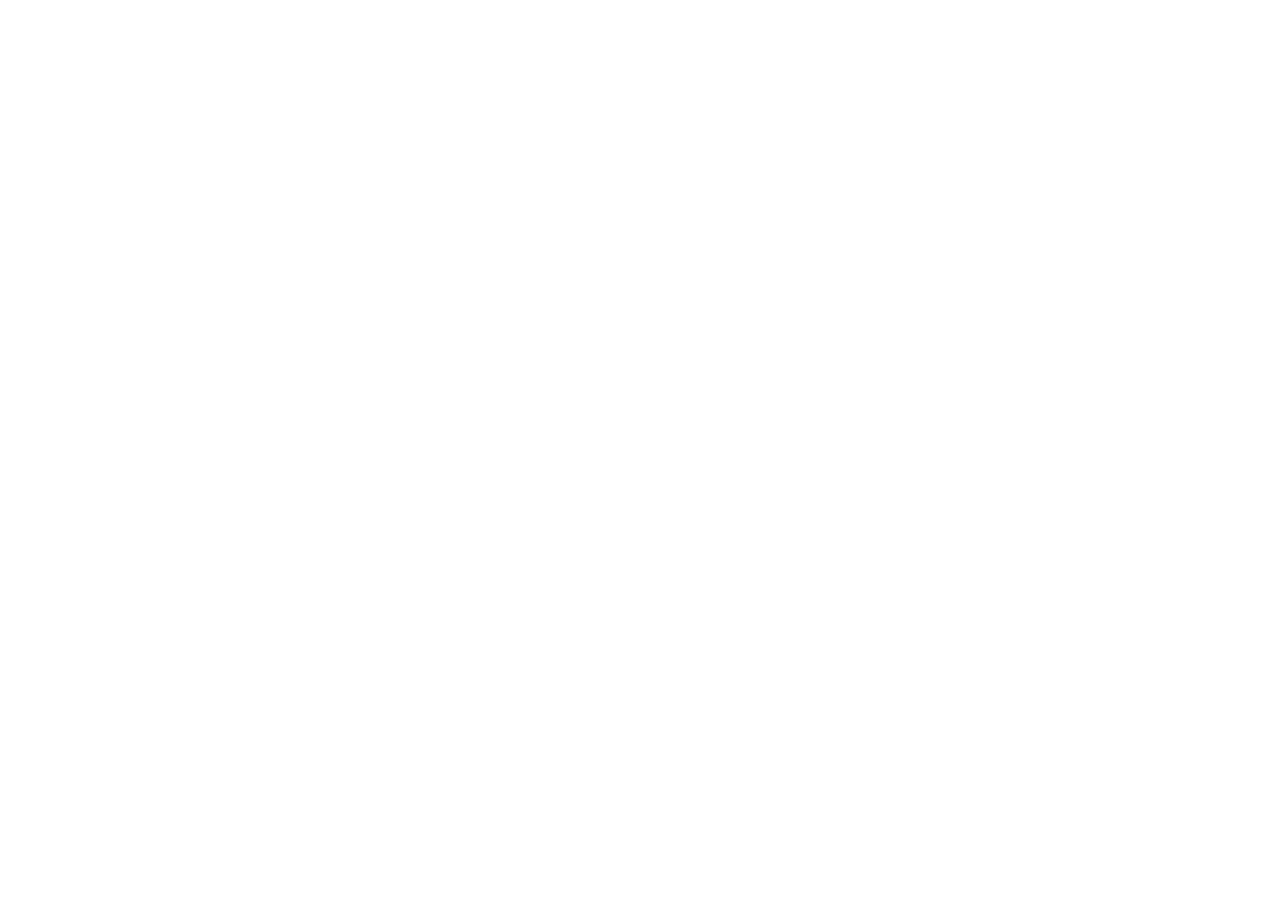
==== index.html @ 24115bc5 "add Navbar component" ====
<!DOCTYPE html>
<html lang="en">
  <head>
    <meta charset="UTF-8" />
    <meta http-equiv="X-UA-Compatible" content="IE=edge" />
    <meta name="viewport" content="width=device-width, initial-scale=1.0" />
    <title>Document</title>
    <link rel="preconnect" href="https://fonts.googleapis.com" />
    <link rel="preconnect" href="https://fonts.gstatic.com" crossorigin />
    <link
      href="https://fonts.googleapis.com/css2?family=Inter:wght@400;600;700&display=swap"
      rel="stylesheet"
    />
    <link rel="stylesheet" href="./css/normalize.css" />
    <link rel="stylesheet" href="./css/style.css" />
  </head>
  <body>
 
   
    <script src="./JS/main.js"></script>
  </body>
</html>
---- css/style.css ----
:root {
  --color-primary: #2584ff;
  --color-secondary: #00d9ff;
  --color-accent: #ff3400;
  --color-heading: #1b0760;
  --color-body: #918ca4;
  --color-border: #ccc;
  --color-body-darker:#5c5577
  --border-raduis: 30px;
}
*,
*::after,
*::before {
  box-sizing: border-box;
}
/*Topography*/
html {
  font-size: 62.5%;
}
body {
  font-family: Inter, Arial, Helvetica, sans-serif;
  color: var(--color-body);
  font-size: 2.4rem;
  line-height: 1.5;
}
h1,
h2,
h3 {
  color: var(--color-heading);
  margin-bottom: 1rem;
}
h1 {
  font-size: 7rem; /*because 1 rem egale to 10 px  parce que in html on a fait le " font-size: 62.5%;" */
}
h2 {
  font-size: 4rem;
}
h3 {
  font-size: 3rem;
}
p {
  margin-top: 0;
}
@media screen and (min-width: 1024px) {
  body {
    font-size: 1.8rem;
  }
  h1 {
    font-size: 8rem;
  }
  h2 {
    font-size: 4rem;
  }
  h3 {
    font-size: 2.4rem;
  }
}
/*Link*/
a {
  text-decoration: none;
}
.link-arrow {
  color: var(--color-accent);
  text-transform: uppercase;
  font-size: 2rem;
  font-weight: bold;
}
.link-arrow::after {
  content: "-->";
  margin-left: 5px;
  transition: margin 0.15s;
}
.link-arrow:hover::after {
  margin-left: 10px;
}
@media screen and (min-width: 1024px) {
  .link-arrow {
    font-size: 1.5rem;
  }
}
/*badges*/
.badge {
  border-radius: 20px;
  font-size: 2rem;
  font-weight: 600;
  padding: 0.5rem 2rem;
  white-space: nowrap;
}
.badge--primary {
  color: #fff;
  background-color: var(--color-primary);
}
.badge--secondary {
  background-color: var(--color-secondary);
  color: #fff;
}
.badge--small {
  font-size: 1.6rem;
  padding: 0.5rem 1.5rem;
}
@media screen and (min-width: 1024px) {
  .badge {
    font-size: 1.5rem;
  }
  .badge--small {
    font-size: 1.2rem;
  }
}
/*Lists*/
.list {
  list-style: none;
  padding-left: 0;
  color: var(--color-heading);
}
.list--inline .list__item {
  display: inline-block;
  margin-right: 2rem;
}
.list--tick {
  list-style-image: url(../icons/tick.svg);
  padding-left: 3rem;
}
.list--tick .list__item {
  padding-left: 0.5rem;
  margin-bottom: 1rem;
}
@media screen and (min-width: 1024px) {
  .list--tick .list__item {
    padding-left: 0;
  }
}
/*icons*/
.icon {
  width: 40px;
  height: 40px;
}
.icon--small{
  width: 30;
  height: 30px;
}
.icon--primary {
  
  fill: var(--color-primary) ;
}
.icon--white{
  fill:#fff
}
.icon-container {
  background-color: #f3f9fa;
  width: 64px;
  height: 64px;
  border-radius: 100%;
  display: inline-flex;
  justify-content: center;
  align-items: center;
}
.icon-container--accent{
  background: var(--color-accent);
}
/*Buttons*/
.btn {
  border-radius: 40px;
  border: 0;
  cursor: pointer;
  font-size: 1.8rem;
  font-weight: 600;
  padding: 2rem 3rem;
  margin: 1rem 0;
  text-align: center;
  text-transform: uppercase;
  white-space: nowrap;
}
.btn--primary {
  background: var(--color-primary);
  color: #fff;
}
.btn--primary:hover {
  background: #3a8ffd;
}
.btn--secondray {
  background: var(--color-secondary);
  color: #fff;
}
.btn--secondray:hover {
  background: #00c8eb;
}
.btn--accent {
  background: var(--color-accent);
  color: #fff;
}
.btn--accent:hover {
  background: #ec3000;
}

.btn--outline {
  background: #fff;
  color: var(--color-heading);
  border: 2px solid var(--color-heading);
}
.btn--outline:hover {
  background: var(--color-heading);
  color: #fff;
} 
.btn--stretched{
  padding-left: 6rem;
  padding-right: 6rem;
}
.btn--block{
  width: 100%;
  display: inline-block;
}
@media screen and (min-width: 1024px) {
  .btn {
    font-size: 1.5rem;
  }
}
/*inputs*/
.input {
  border-radius: var(--border-raduis);
  border: 1px solid var(--color-border);
  color: var(--color-heading);
  font-size: 2rem;
  outline: 0;
  padding: 1.5rem 3.5rem;
}
.input-group {
  border: 1px solid var(--color-border);
  border-radius: var(--border-raduis);
  display: flex;
}
.input-group .input {
  border: 0;
  flex-grow: 1;
  padding: 1.5rem 1rem;
}
.input-group .btn {
  margin: 4px;
}
::placeholder {
  color: #cdcbd7;
}
@media screen and (min-width: 1024px) {
  .input {
    font-size: 1.5rem;
  }
}
/*Cards*/
.card {
  border-radius: 7px;
  box-shadow: 0 0 20px 10px #f3f3f3;
  overflow: hidden;
}
.card__header,
.card__body {
  padding: 2rem 3rem;
}
.card--primary .card__header {
  background-color: var(--color-primary);
  color: #fff;
}
.card--secondary .card__header {
  background-color: var(--color-secondary);
  color: #fff;
}
.card--secondary .badge--secondary {
  background: #02cdf1;
}
/*Plans*/
.plan__name {
  color: #fff;
  font-size: 2.4rem;
  font-weight: 500;
  margin: 0;
}
.plan__price {
  font-size: 6rem;
}
.plan__billing-cycle {
  font-size: 2.4rem;
  font-weight: 300;
  opacity: 0.8;
  margin-right: 1rem;
}
.plan__description {
  font-size: 2rem;
  font-weight: 300;
  letter-spacing: 1px;
  display: block;
}
.plan .list__item{
  margin-bottom: 2rem;
}
@media screen and (min-width:1024px) {
  .plan__name{font-size: 1.4rem;}
  .plan__price{font-size: 5rem;}
  .plan__billing-cycle{font-size: 1.6rem;}
  .plan__description{font-size: 1.7rem;}
}
/*Media*/
.media{
  display: flex ;
}
.media__title{
  margin-top: 0;
}
.media__body{
  margin: 0 2rem;
}
.media__image{
  margin-top: 1rem;
}
/*Quotes*/
.quote{
  font-size: 3rem;
  font-style: italic;
  color:var(--color-body-darker);
  line-height: 1.3;
}
.quote__text::before{
  content: open-quote;
}
.quote__text::after{
  content: close-quote;
}
.quote__author{
  font-size: 3rem;
  font-weight: 500;
  font-style: normal;
  margin-bottom: 0;
}
.quote__company{
  color: var(--color-heading);
  opacity: 0.4;
  font-size: 2rem;
  font-style: normal;
}
.quote__line{
  position: relative;
  bottom: 10px;
}
@media screen and (min-width:1024px) {
.quote{font-size: 2rem;}
.quote__author{font-size: 2.4rem;}
.quote__company{font-size: 1.6rem;}
}
/*Grids*/
.grid{
  display: grid;
}
@media screen and (min-width: 768px) {
  .grid--cols-2{
    grid-template-columns: repeat(2, 1fr);
  }
}
@media screen and (min-width: 1024px) {
  .grid--cols-3{
    grid-template-columns: repeat(3, 1fr);
  }
}
/*clients*/
.client{
  padding: 3rem;
}
.client__image{
  position: relative;
}
.client__image > img{
  width: 100%;
}
.client__image > .icon-container{
  position: absolute;
  top: 3rem;
  right: -30px;
}
@media screen and (min-width:768px) {
  .client .quote, .client .quote__author{
    font-size: 2.4rem;
  }
 .client .quote{
  margin-left: 6rem;
 } 
 .client__image > .icon-container{
  right: -32px;
 }

}

/*Callouts*/
.callout{
  padding: 4rem;
  border-radius: 5px;
}
.callout--primary{
  background: var(--color-primary);
  color: #fff;
}
.callout__heading{
  color: #fff;
  margin-top: 0;
  font-size: 3rem;
}
.callout .btn{
  justify-self: center;
  align-self: center;
}
.callout__content{
  text-align: center;
}
@media screen and (min-width:768px) {
  .callout .grid--cols-2{
    grid-template-columns: 1fr auto;
  }
  .callout__content{
    text-align: left;
  }
  .callout .btn{
    justify-self: start;
    margin: 0 2rem;
  }
  
}
/*collapsibles*/
.collapsible__header{
  display: flex;
  justify-content: space-between;
}
.collapsible__heading{
  margin-top: 0;
}
.collapsible__chevron{
  transform: rotate(-90deg);
  transition: transform 0.3s;
}
.collapsible__content{
  max-height: 0;
  overflow: hidden;
  transition:  all 0.3s;
  opacity: 0;
}
.collapsible--expanded .collapsible__chevron{
  transform: rotate(0);
}
.collapsible--expanded .collapsible__content{
  max-height: 100vh;
  opacity: 1;
}
/*Blocks*/
.block{
  --padding-vertical: 6rem;
  padding: var(--padding-vertical) 2rem;
  
}
.block__header{
  text-align: center;
}
.block__heading{
  margin-top: 0;
}
.block--dark{
  background: #000;
  color: #7b858b;
}
.block--dark .block__heading{
  color: #fff;
}
.block--skewed-right{
  clip-path: polygon(0% 0%, 100% 0%, 100% 100%,0% 80%);
  padding-bottom: calc(var(--padding-vertical) + 4rem );
}
.block--skewed-left{
  clip-path: polygon(0% 0%, 100% 0%, 100% 80%,0% 100%);
  padding-bottom: calc(var(--padding-vertical) + 4rem );
}
.container {
  max-width: 1140px;
  margin: 0 auto ;
}
/*Navbar*/
.nav{
  background: #000;
  display: flex;
  justify-content: space-between;
  flex-wrap: wrap;
  padding: 0 1rem;
  align-items: center;
}
.nav__list{
width: 100%;
margin: 0;
}
.nav__item{
  padding: 0.5rem 2rem;
  border-bottom: 1px solid #222;
}
.nav__item a{
  color: #d2d0db;
  transition: color 0.3s;
}
.nav__item a:hover{
  color: #fff;
}
.nav__toggler{
  opacity: .5;
  transition: box-shadow .15s;
  cursor: pointer;
}
.nav.collapsible--expanded .nav__toggler{
  opacity: 1;
  box-shadow: 0 0 0 3px #666;
  border-radius: 5px;
}
.nav__brand{
  transform: translateY(5px);
}
@media screen and (min-width: 768px) {
  .nav__toggler{
    display: none;
  }
  .nav__list{
    width: auto;
    display: flex;
    font-size: 1.6rem;
    max-height: 100%;
    opacity: 1;
  }
  .nav__item{
    border: 0;
  }
}
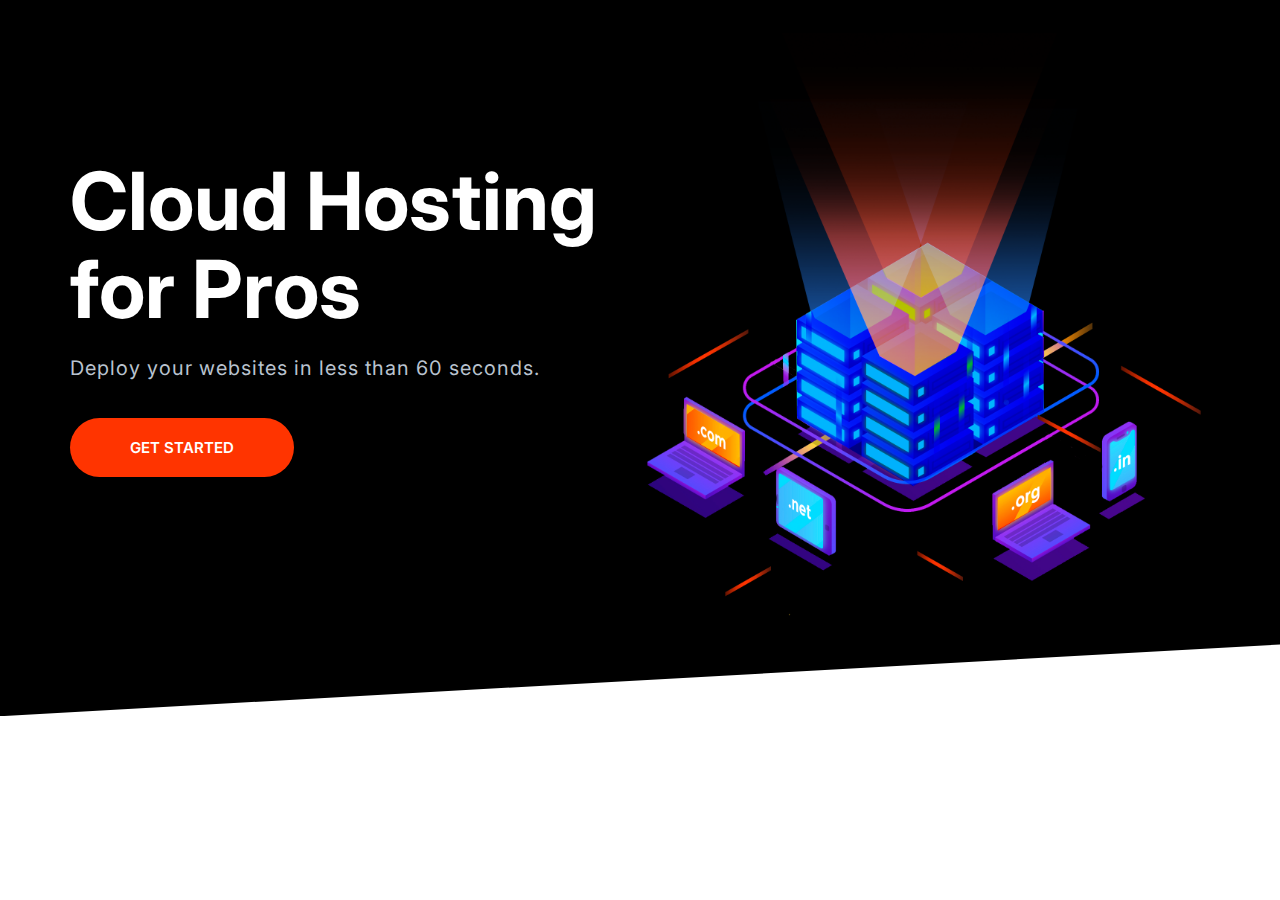
==== commit 86ed4145: "add hero component" ====
--- a/index.html
+++ b/index.html
@@ -15,9 +15,16 @@
     <link rel="stylesheet" href="./css/style.css" />
   </head>
   <body>
- 
-   
+    <section class="block block--dark block--skewed-left hero">
+      <div class="container grid grid--cols-2">
+        <header class="block__header hero__content">
+          <h1 class="block__heading" >Cloud Hosting for Pros</h1>
+          <p class="hero__tagline" >Deploy your websites in less than 60 seconds.</p>
+          <a href="#" class="btn btn--accent btn--stretched">Get Started</a>
+        </header>
+        <img class="hero__image" src="./images/banner.png" alt="">
+      </div>
+    </section>
     <script src="./JS/main.js"></script>
   </body>
 </html>
- --- a/css/style.css
+++ b/css/style.css
@@ -28,6 +28,7 @@
 h3 {
   color: var(--color-heading);
   margin-bottom: 1rem;
+  line-height: 1.1;
 }
 h1 {
   font-size: 7rem; /*because 1 rem egale to 10 px  parce que in html on a fait le " font-size: 62.5%;" */
@@ -526,4 +527,26 @@
   .nav__item{
     border: 0;
   }
+}
+/*Hero*/
+.hero{
+  clip-path: polygon(0% 0%, 100% 0%, 100% 90%,0% 100%);
+}
+.hero__tagline{
+  font-size: 2rem;
+  color: #b9c3cf;
+  letter-spacing: 1px;
+  margin: 2rem 0 5rem;
+}
+.hero__image{
+  width: 100%;
+}
+@media screen and (min-width : 768px) {
+  .hero{
+    padding-top: 0;
+  }
+  .hero__content{
+    text-align: left;
+    align-self: center;
+  }
 }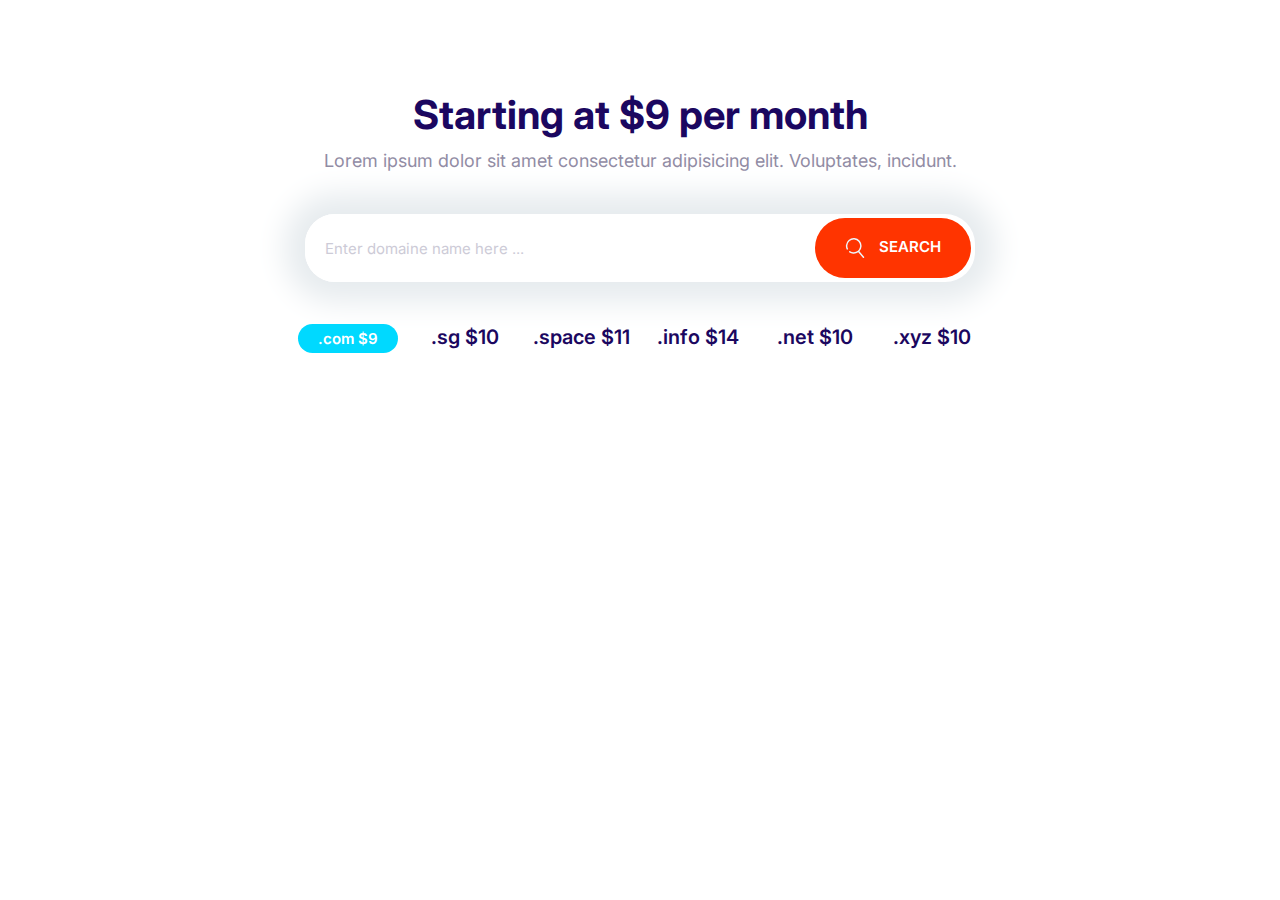
==== commit 3f750960: "add block domain" ====
--- a/index.html
+++ b/index.html
@@ -15,16 +15,32 @@
     <link rel="stylesheet" href="./css/style.css" />
   </head>
   <body>
-    <section class="block block--dark block--skewed-left hero">
-      <div class="container grid grid--cols-2">
-        <header class="block__header hero__content">
-          <h1 class="block__heading" >Cloud Hosting for Pros</h1>
-          <p class="hero__tagline" >Deploy your websites in less than 60 seconds.</p>
-          <a href="#" class="btn btn--accent btn--stretched">Get Started</a>
-        </header>
-        <img class="hero__image" src="./images/banner.png" alt="">
+    <section class="block container block-domain">
+      <header class="block__header">
+        <h2>Starting at $9 per month</h2>
+        <p>
+          Lorem ipsum dolor sit amet consectetur adipisicing elit. Voluptates,
+          incidunt.
+        </p>
+      </header>
+      <div class="input-group  ">
+        <input type="text" class="input" placeholder="Enter domaine name here ...">
+    <button class="btn btn--accent" >
+      <svg class="icon icon--white ">
+        <use xlink:href="icons/sprite.svg#search"></use>
+      </svg>
+      Search</button>
       </div>
+      <ul class="list block-domain__prices ">
+        <li><span class="badge badge--secondary">.com $9</span></li>
+        <li>.sg $10</li>
+        <li>.space $11</li>
+        <li>.info $14</li>
+        <li>.net $10</li>
+        <li>.xyz $10</li>
+      </ul>
     </section>
+
     <script src="./JS/main.js"></script>
   </body>
 </html>
--- a/css/style.css
+++ b/css/style.css
@@ -5,7 +5,7 @@
   --color-heading: #1b0760;
   --color-body: #918ca4;
   --color-border: #ccc;
-  --color-body-darker:#5c5577
+  --color-body-darker:#5c5577;
   --border-raduis: 30px;
 }
 *,
@@ -167,9 +167,16 @@
   font-weight: 600;
   padding: 2rem 3rem;
   margin: 1rem 0;
+  outline: 0;
   text-align: center;
   text-transform: uppercase;
   white-space: nowrap;
+}
+.btn .icon{
+  width: 2rem;
+  height: 2rem;
+  margin-right: 1rem;
+  vertical-align: middle;
 }
 .btn--primary {
   background: var(--color-primary);
@@ -232,7 +239,7 @@
 .input-group .input {
   border: 0;
   flex-grow: 1;
-  padding: 1.5rem 1rem;
+  padding: 1.5rem 2rem;
 }
 .input-group .btn {
   margin: 4px;
@@ -549,4 +556,27 @@
     text-align: left;
     align-self: center;
   }
+}
+
+/*Domain Block*/
+.block-domain .input-group{
+box-shadow: 0 0 30px 20px #e6ebee;
+border: 0;
+margin: 4rem auto;
+max-width: 670px;
+}
+.block-domain__prices{
+  display: grid;
+  grid-template-columns: repeat(3, 1fr);
+  grid-template-rows: repeat(2, 6rem);
+  font-size: 2rem;
+  font-weight: 600;
+  justify-items: center;
+  max-width: 700px;
+  margin: 0 auto;
+}
+@media screen and (min-width : 768px) {
+ .block-domain__prices{
+  grid-template-columns: repeat(auto-fit, minmax(10rem, 1fr));
+ }  
 }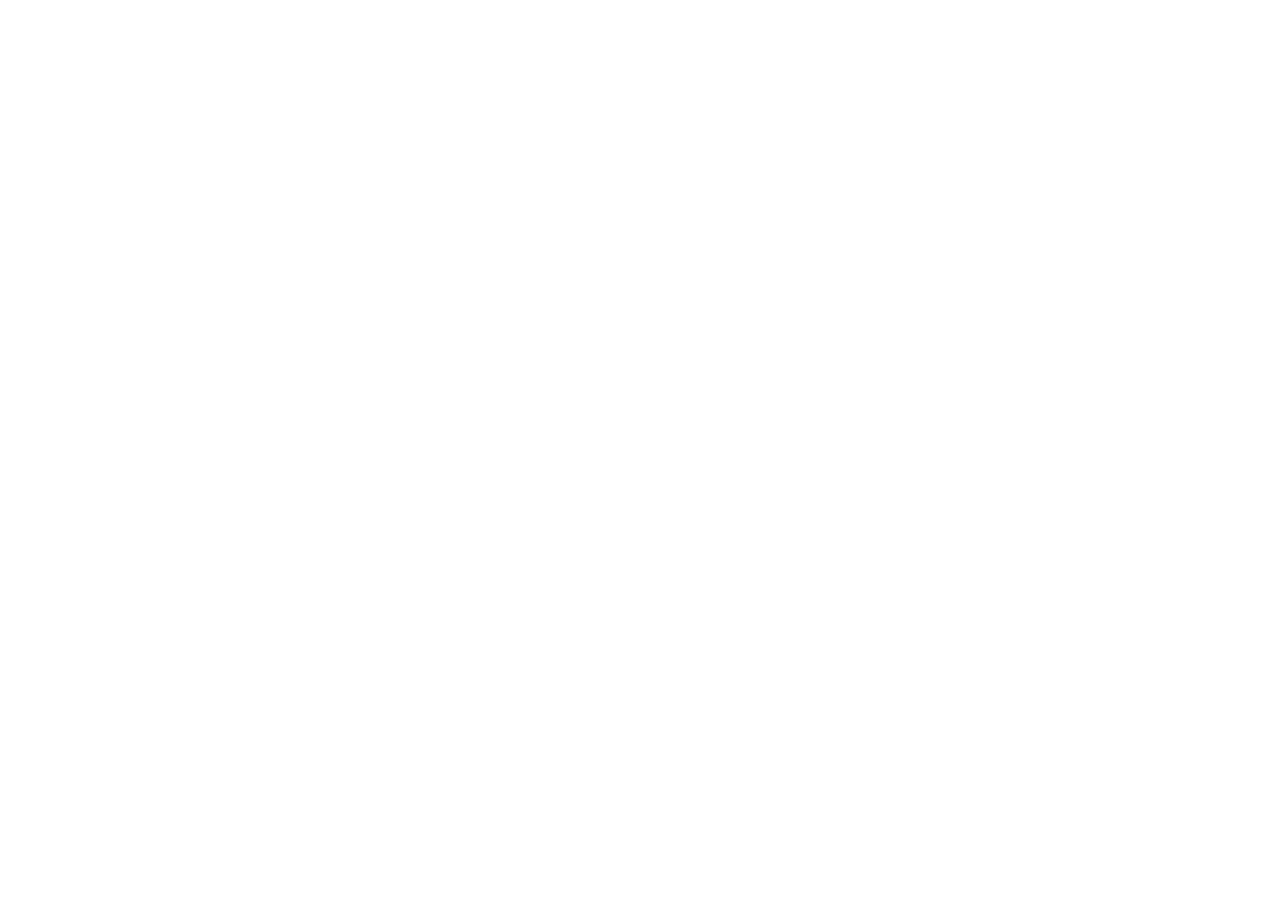
==== commit 9964abdc: "Blocks Plans add" ====
--- a/index.html
+++ b/index.html
@@ -15,31 +15,7 @@
     <link rel="stylesheet" href="./css/style.css" />
   </head>
   <body>
-    <section class="block container block-domain">
-      <header class="block__header">
-        <h2>Starting at $9 per month</h2>
-        <p>
-          Lorem ipsum dolor sit amet consectetur adipisicing elit. Voluptates,
-          incidunt.
-        </p>
-      </header>
-      <div class="input-group  ">
-        <input type="text" class="input" placeholder="Enter domaine name here ...">
-    <button class="btn btn--accent" >
-      <svg class="icon icon--white ">
-        <use xlink:href="icons/sprite.svg#search"></use>
-      </svg>
-      Search</button>
-      </div>
-      <ul class="list block-domain__prices ">
-        <li><span class="badge badge--secondary">.com $9</span></li>
-        <li>.sg $10</li>
-        <li>.space $11</li>
-        <li>.info $14</li>
-        <li>.net $10</li>
-        <li>.xyz $10</li>
-      </ul>
-    </section>
+ 
 
     <script src="./JS/main.js"></script>
   </body>
--- a/css/style.css
+++ b/css/style.css
@@ -5,7 +5,7 @@
   --color-heading: #1b0760;
   --color-body: #918ca4;
   --color-border: #ccc;
-  --color-body-darker:#5c5577;
+  --color-body-darker: #5c5577;
   --border-raduis: 30px;
 }
 *,
@@ -135,16 +135,15 @@
   width: 40px;
   height: 40px;
 }
-.icon--small{
+.icon--small {
   width: 30;
   height: 30px;
 }
 .icon--primary {
-  
-  fill: var(--color-primary) ;
-}
-.icon--white{
-  fill:#fff
+  fill: var(--color-primary);
+}
+.icon--white {
+  fill: #fff;
 }
 .icon-container {
   background-color: #f3f9fa;
@@ -155,7 +154,7 @@
   justify-content: center;
   align-items: center;
 }
-.icon-container--accent{
+.icon-container--accent {
   background: var(--color-accent);
 }
 /*Buttons*/
@@ -172,7 +171,7 @@
   text-transform: uppercase;
   white-space: nowrap;
 }
-.btn .icon{
+.btn .icon {
   width: 2rem;
   height: 2rem;
   margin-right: 1rem;
@@ -208,12 +207,12 @@
 .btn--outline:hover {
   background: var(--color-heading);
   color: #fff;
-} 
-.btn--stretched{
+}
+.btn--stretched {
   padding-left: 6rem;
   padding-right: 6rem;
 }
-.btn--block{
+.btn--block {
   width: 100%;
   display: inline-block;
 }
@@ -270,10 +269,16 @@
   background-color: var(--color-secondary);
   color: #fff;
 }
+.card--primary .badge--primary{
+  background: #124de4;
+}
 .card--secondary .badge--secondary {
   background: #02cdf1;
 }
 /*Plans*/
+.plan{
+  transition: transform 0.2s ease-out ;
+}
 .plan__name {
   color: #fff;
   font-size: 2.4rem;
@@ -289,202 +294,224 @@
   opacity: 0.8;
   margin-right: 1rem;
 }
+
 .plan__description {
   font-size: 2rem;
   font-weight: 300;
   letter-spacing: 1px;
   display: block;
 }
-.plan .list__item{
+.plan .list__item {
   margin-bottom: 2rem;
 }
-@media screen and (min-width:1024px) {
-  .plan__name{font-size: 1.4rem;}
-  .plan__price{font-size: 5rem;}
-  .plan__billing-cycle{font-size: 1.6rem;}
-  .plan__description{font-size: 1.7rem;}
+.plan:hover{
+  transform: scale(1.05);
+}
+@media screen and (min-width: 1024px) {
+  .plan__name {
+    font-size: 1.4rem;
+  }
+  .plan__price {
+    font-size: 5rem;
+  }
+  .plan__billing-cycle {
+    font-size: 1.6rem;
+  }
+  .plan__description {
+    font-size: 1.7rem;
+  }
+  .plan--popular{
+    transform: scale(1.1);
+  }
+  .plan--popular:hover{
+    transform: scale(1.15);
+  }
 }
 /*Media*/
-.media{
-  display: flex ;
-}
-.media__title{
+.media {
+  display: flex;
+}
+.media__title {
   margin-top: 0;
 }
-.media__body{
+.media__body {
   margin: 0 2rem;
 }
-.media__image{
+.media__image {
   margin-top: 1rem;
 }
 /*Quotes*/
-.quote{
+.quote {
   font-size: 3rem;
   font-style: italic;
-  color:var(--color-body-darker);
+  color: var(--color-body-darker);
   line-height: 1.3;
 }
-.quote__text::before{
+.quote__text::before {
   content: open-quote;
 }
-.quote__text::after{
+.quote__text::after {
   content: close-quote;
 }
-.quote__author{
+.quote__author {
   font-size: 3rem;
   font-weight: 500;
   font-style: normal;
   margin-bottom: 0;
 }
-.quote__company{
+.quote__company {
   color: var(--color-heading);
   opacity: 0.4;
   font-size: 2rem;
   font-style: normal;
 }
-.quote__line{
+.quote__line {
   position: relative;
   bottom: 10px;
 }
-@media screen and (min-width:1024px) {
-.quote{font-size: 2rem;}
-.quote__author{font-size: 2.4rem;}
-.quote__company{font-size: 1.6rem;}
+@media screen and (min-width: 1024px) {
+  .quote {
+    font-size: 2rem;
+  }
+  .quote__author {
+    font-size: 2.4rem;
+  }
+  .quote__company {
+    font-size: 1.6rem;
+  }
 }
 /*Grids*/
-.grid{
+.grid {
   display: grid;
 }
 @media screen and (min-width: 768px) {
-  .grid--cols-2{
+  .grid--cols-2 {
     grid-template-columns: repeat(2, 1fr);
   }
 }
 @media screen and (min-width: 1024px) {
-  .grid--cols-3{
+  .grid--cols-3 {
     grid-template-columns: repeat(3, 1fr);
   }
 }
 /*clients*/
-.client{
+.client {
   padding: 3rem;
 }
-.client__image{
+.client__image {
   position: relative;
 }
-.client__image > img{
+.client__image > img {
   width: 100%;
 }
-.client__image > .icon-container{
+.client__image > .icon-container {
   position: absolute;
   top: 3rem;
   right: -30px;
 }
-@media screen and (min-width:768px) {
-  .client .quote, .client .quote__author{
+@media screen and (min-width: 768px) {
+  .client .quote,
+  .client .quote__author {
     font-size: 2.4rem;
   }
- .client .quote{
-  margin-left: 6rem;
- } 
- .client__image > .icon-container{
-  right: -32px;
- }
-
+  .client .quote {
+    margin-left: 6rem;
+  }
+  .client__image > .icon-container {
+    right: -32px;
+  }
 }
 
 /*Callouts*/
-.callout{
+.callout {
   padding: 4rem;
   border-radius: 5px;
 }
-.callout--primary{
+.callout--primary {
   background: var(--color-primary);
   color: #fff;
 }
-.callout__heading{
+.callout__heading {
   color: #fff;
   margin-top: 0;
   font-size: 3rem;
 }
-.callout .btn{
+.callout .btn {
   justify-self: center;
   align-self: center;
 }
-.callout__content{
+.callout__content {
   text-align: center;
 }
-@media screen and (min-width:768px) {
-  .callout .grid--cols-2{
+@media screen and (min-width: 768px) {
+  .callout .grid--cols-2 {
     grid-template-columns: 1fr auto;
   }
-  .callout__content{
+  .callout__content {
     text-align: left;
   }
-  .callout .btn{
+  .callout .btn {
     justify-self: start;
     margin: 0 2rem;
   }
-  
 }
 /*collapsibles*/
-.collapsible__header{
+.collapsible__header {
   display: flex;
   justify-content: space-between;
 }
-.collapsible__heading{
+.collapsible__heading {
   margin-top: 0;
 }
-.collapsible__chevron{
+.collapsible__chevron {
   transform: rotate(-90deg);
   transition: transform 0.3s;
 }
-.collapsible__content{
+.collapsible__content {
   max-height: 0;
   overflow: hidden;
-  transition:  all 0.3s;
+  transition: all 0.3s;
   opacity: 0;
 }
-.collapsible--expanded .collapsible__chevron{
+.collapsible--expanded .collapsible__chevron {
   transform: rotate(0);
 }
-.collapsible--expanded .collapsible__content{
+.collapsible--expanded .collapsible__content {
   max-height: 100vh;
   opacity: 1;
 }
 /*Blocks*/
-.block{
+.block {
   --padding-vertical: 6rem;
   padding: var(--padding-vertical) 2rem;
-  
-}
-.block__header{
+}
+.block__header {
   text-align: center;
 }
-.block__heading{
+.block__heading {
   margin-top: 0;
 }
-.block--dark{
+.block--dark {
   background: #000;
   color: #7b858b;
 }
-.block--dark .block__heading{
-  color: #fff;
-}
-.block--skewed-right{
-  clip-path: polygon(0% 0%, 100% 0%, 100% 100%,0% 80%);
-  padding-bottom: calc(var(--padding-vertical) + 4rem );
-}
-.block--skewed-left{
-  clip-path: polygon(0% 0%, 100% 0%, 100% 80%,0% 100%);
-  padding-bottom: calc(var(--padding-vertical) + 4rem );
+.block--dark .block__heading {
+  color: #fff;
+}
+.block--skewed-right {
+  clip-path: polygon(0% 0%, 100% 0%, 100% 100%, 0% 80%);
+  padding-bottom: calc(var(--padding-vertical) + 4rem);
+}
+.block--skewed-left {
+  clip-path: polygon(0% 0%, 100% 0%, 100% 80%, 0% 100%);
+  padding-bottom: calc(var(--padding-vertical) + 4rem);
 }
 .container {
   max-width: 1140px;
-  margin: 0 auto ;
+  margin: 0 auto;
 }
 /*Navbar*/
-.nav{
+.nav {
   background: #000;
   display: flex;
   justify-content: space-between;
@@ -492,80 +519,80 @@
   padding: 0 1rem;
   align-items: center;
 }
-.nav__list{
-width: 100%;
-margin: 0;
-}
-.nav__item{
+.nav__list {
+  width: 100%;
+  margin: 0;
+}
+.nav__item {
   padding: 0.5rem 2rem;
   border-bottom: 1px solid #222;
 }
-.nav__item a{
+.nav__item a {
   color: #d2d0db;
   transition: color 0.3s;
 }
-.nav__item a:hover{
-  color: #fff;
-}
-.nav__toggler{
-  opacity: .5;
-  transition: box-shadow .15s;
+.nav__item a:hover {
+  color: #fff;
+}
+.nav__toggler {
+  opacity: 0.5;
+  transition: box-shadow 0.15s;
   cursor: pointer;
 }
-.nav.collapsible--expanded .nav__toggler{
+.nav.collapsible--expanded .nav__toggler {
   opacity: 1;
   box-shadow: 0 0 0 3px #666;
   border-radius: 5px;
 }
-.nav__brand{
+.nav__brand {
   transform: translateY(5px);
 }
 @media screen and (min-width: 768px) {
-  .nav__toggler{
+  .nav__toggler {
     display: none;
   }
-  .nav__list{
+  .nav__list {
     width: auto;
     display: flex;
     font-size: 1.6rem;
     max-height: 100%;
     opacity: 1;
   }
-  .nav__item{
+  .nav__item {
     border: 0;
   }
 }
 /*Hero*/
-.hero{
-  clip-path: polygon(0% 0%, 100% 0%, 100% 90%,0% 100%);
-}
-.hero__tagline{
+.hero {
+  clip-path: polygon(0% 0%, 100% 0%, 100% 90%, 0% 100%);
+}
+.hero__tagline {
   font-size: 2rem;
   color: #b9c3cf;
   letter-spacing: 1px;
   margin: 2rem 0 5rem;
 }
-.hero__image{
+.hero__image {
   width: 100%;
 }
-@media screen and (min-width : 768px) {
-  .hero{
+@media screen and (min-width: 768px) {
+  .hero {
     padding-top: 0;
   }
-  .hero__content{
+  .hero__content {
     text-align: left;
     align-self: center;
   }
 }
 
 /*Domain Block*/
-.block-domain .input-group{
-box-shadow: 0 0 30px 20px #e6ebee;
-border: 0;
-margin: 4rem auto;
-max-width: 670px;
-}
-.block-domain__prices{
+.block-domain .input-group {
+  box-shadow: 0 0 30px 20px #e6ebee;
+  border: 0;
+  margin: 4rem auto;
+  max-width: 670px;
+}
+.block-domain__prices {
   display: grid;
   grid-template-columns: repeat(3, 1fr);
   grid-template-rows: repeat(2, 6rem);
@@ -575,8 +602,16 @@
   max-width: 700px;
   margin: 0 auto;
 }
-@media screen and (min-width : 768px) {
- .block-domain__prices{
-  grid-template-columns: repeat(auto-fit, minmax(10rem, 1fr));
- }  
+@media screen and (min-width: 768px) {
+  .block-domain__prices {
+    grid-template-columns: repeat(auto-fit, minmax(10rem, 1fr));
+  }
+}
+/* Blocks Plans */
+.block-plans .grid{
+  gap: 8rem 4rem;
+}
+.block-plans .card{
+  max-width: 500px;
+  margin: 0 auto;
 }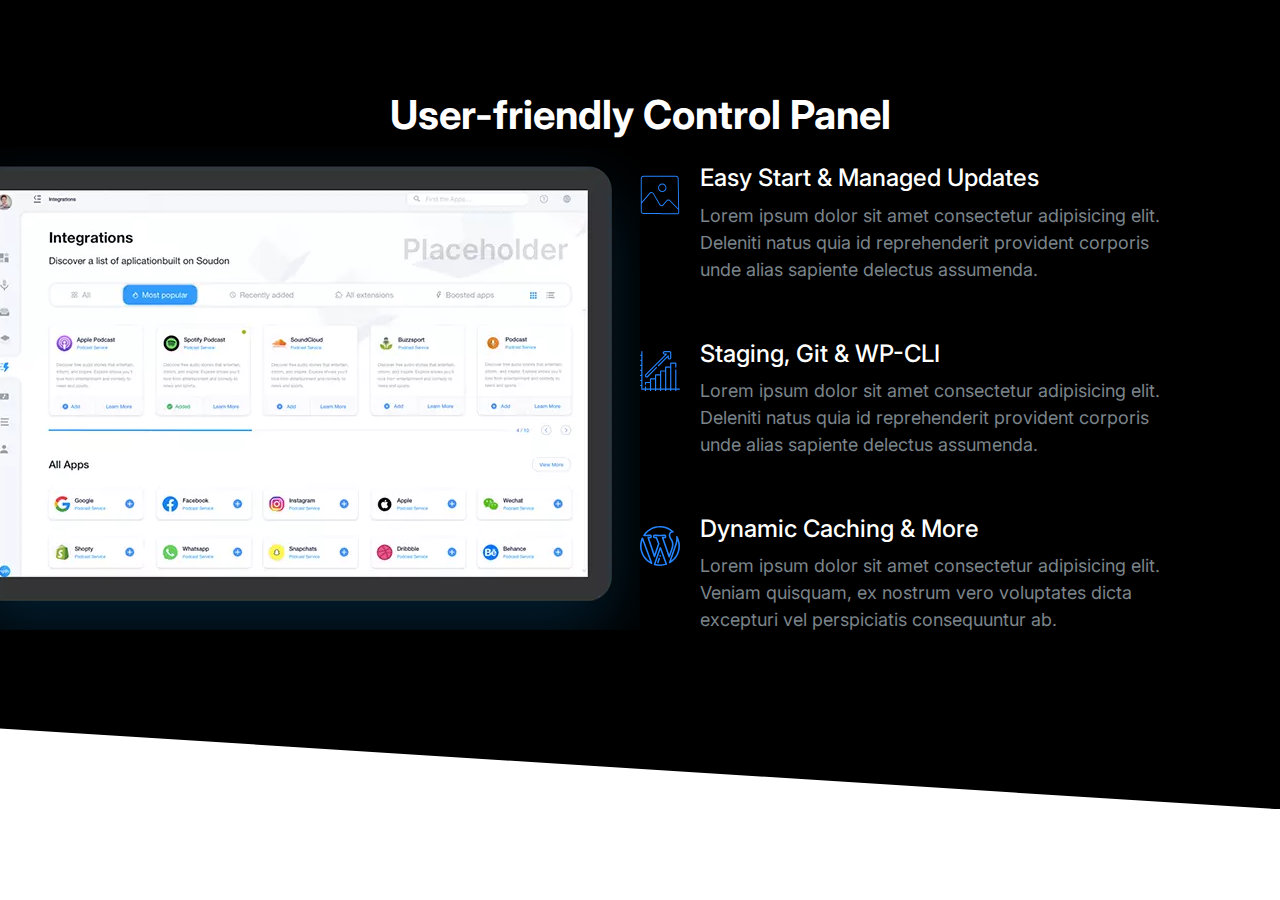
==== commit 0246a696: "Showcase component" ====
--- a/index.html
+++ b/index.html
@@ -15,7 +15,78 @@
     <link rel="stylesheet" href="./css/style.css" />
   </head>
   <body>
- 
+    <section class="block block--dark block--skewed-right block-showcase">
+      <header class="block__header">
+        <h2>User-friendly Control Panel</h2>
+      </header>
+      <div class="container grid grid--cols-2">
+        <picture class="block-showcase__image">
+          <source
+            type="image/webp"
+            srcset="images/ipad.webp 1x, images/ipad@2x.webp 2x"
+          />
+          <source
+            type="image/png"
+            srcset="images/ipad.png 1x, images/ipad@2x.png 2x"
+          />
+
+          <img src="./images/ipad.png" alt="" />
+        </picture>
+        <ul class="list">
+          <li>
+            <div class="media">
+              <div class="media__image">
+                <svg class="icon icon--primary">
+                  <use xlink:href="icons/sprite.svg#snap"></use>
+                </svg>
+              </div>
+              <div class="media__body">
+                <h3 class="media__title">Easy Start & Managed Updates</h3>
+                <p>
+                  Lorem ipsum dolor sit amet consectetur adipisicing elit.
+                  Deleniti natus quia id reprehenderit provident corporis unde
+                  alias sapiente delectus assumenda.
+                </p>
+              </div>
+            </div>
+          </li>
+          <li>
+            <div class="media">
+              <div class="media__image">
+                <svg class="icon icon--primary">
+                  <use xlink:href="icons/sprite.svg#growth"></use>
+                </svg>
+              </div>
+              <div class="media__body">
+                <h3 class="media__title">Staging, Git & WP-CLI</h3>
+                <p>
+                  Lorem ipsum dolor sit amet consectetur adipisicing elit.
+                  Deleniti natus quia id reprehenderit provident corporis unde
+                  alias sapiente delectus assumenda.
+                </p>
+              </div>
+            </div>
+          </li>
+          <li>
+            <div class="media">
+              <div class="media__image">
+                <svg class="icon icon--primary">
+                  <use xlink:href="images/sprite.svg#wordpress"></use>
+                </svg>
+              </div>
+              <div class="media__body">
+                <h3 class="media__title">Dynamic Caching & More</h3>
+                <p>
+                  Lorem ipsum dolor sit amet consectetur adipisicing elit. Veniam
+                  quisquam, ex nostrum vero voluptates dicta excepturi vel
+                  perspiciatis consequuntur ab.
+                </p>
+              </div>
+            </div>
+          </li>
+        </ul>
+      </div>
+    </section>
 
     <script src="./JS/main.js"></script>
   </body>
--- a/css/style.css
+++ b/css/style.css
@@ -14,6 +14,10 @@
   box-sizing: border-box;
 }
 /*Topography*/
+::selection {
+  background: var(--color-primary);
+  color: #fff;
+}
 html {
   font-size: 62.5%;
 }
@@ -38,6 +42,7 @@
 }
 h3 {
   font-size: 3rem;
+  font-weight: 500;
 }
 p {
   margin-top: 0;
@@ -111,7 +116,7 @@
 .list {
   list-style: none;
   padding-left: 0;
-  color: var(--color-heading);
+  
 }
 .list--inline .list__item {
   display: inline-block;
@@ -120,6 +125,7 @@
 .list--tick {
   list-style-image: url(../icons/tick.svg);
   padding-left: 3rem;
+  color: var(--color-heading);
 }
 .list--tick .list__item {
   padding-left: 0.5rem;
@@ -269,15 +275,15 @@
   background-color: var(--color-secondary);
   color: #fff;
 }
-.card--primary .badge--primary{
+.card--primary .badge--primary {
   background: #124de4;
 }
 .card--secondary .badge--secondary {
   background: #02cdf1;
 }
 /*Plans*/
-.plan{
-  transition: transform 0.2s ease-out ;
+.plan {
+  transition: transform 0.2s ease-out;
 }
 .plan__name {
   color: #fff;
@@ -304,7 +310,7 @@
 .plan .list__item {
   margin-bottom: 2rem;
 }
-.plan:hover{
+.plan:hover {
   transform: scale(1.05);
 }
 @media screen and (min-width: 1024px) {
@@ -320,16 +326,17 @@
   .plan__description {
     font-size: 1.7rem;
   }
-  .plan--popular{
+  .plan--popular {
     transform: scale(1.1);
   }
-  .plan--popular:hover{
+  .plan--popular:hover {
     transform: scale(1.15);
   }
 }
 /*Media*/
 .media {
   display: flex;
+  margin-bottom: 4rem;
 }
 .media__title {
   margin-top: 0;
@@ -495,15 +502,18 @@
   background: #000;
   color: #7b858b;
 }
-.block--dark .block__heading {
+.block--dark h1,
+.block--dark h2,
+.block--dark h3
+ {
   color: #fff;
 }
 .block--skewed-right {
-  clip-path: polygon(0% 0%, 100% 0%, 100% 100%, 0% 80%);
+  clip-path: polygon(0% 0%, 100% 0%, 100% 100%, 0% 90%);
   padding-bottom: calc(var(--padding-vertical) + 4rem);
 }
 .block--skewed-left {
-  clip-path: polygon(0% 0%, 100% 0%, 100% 80%, 0% 100%);
+  clip-path: polygon(0% 0%, 100% 0%, 100% 90%, 0% 100%);
   padding-bottom: calc(var(--padding-vertical) + 4rem);
 }
 .container {
@@ -563,9 +573,7 @@
   }
 }
 /*Hero*/
-.hero {
-  clip-path: polygon(0% 0%, 100% 0%, 100% 90%, 0% 100%);
-}
+
 .hero__tagline {
   font-size: 2rem;
   color: #b9c3cf;
@@ -608,10 +616,49 @@
   }
 }
 /* Blocks Plans */
-.block-plans .grid{
+.block-plans .grid {
   gap: 8rem 4rem;
 }
-.block-plans .card{
+.block-plans .card {
   max-width: 500px;
   margin: 0 auto;
-}+}
+/*Features*/
+.feature {
+  gap: 4rem 2rem;
+  margin: 12rem 0;
+}
+
+.feature:first-of-type {
+  margin-top: 6rem;
+}
+
+.feature__heading {
+  margin: 1rem 0;
+}
+
+.feature__image {
+  width: 100%;
+}
+
+@media screen and (min-width: 768px) {
+  .feature:nth-of-type(even) .feature__content {
+    order: 2;
+  }
+}
+/*ShowCase*/
+.block-showcase__image img{
+  width: 100%;
+}
+@media screen and (min-width: 768px) {
+  .block-showcase__image {
+    justify-self: end;
+  }
+  .block-showcase .grid {
+    grid-template-columns: 50% 50%;
+  }
+  .block-showcase__image img {
+    max-width: 700px;
+    width: auto;
+  }
+}
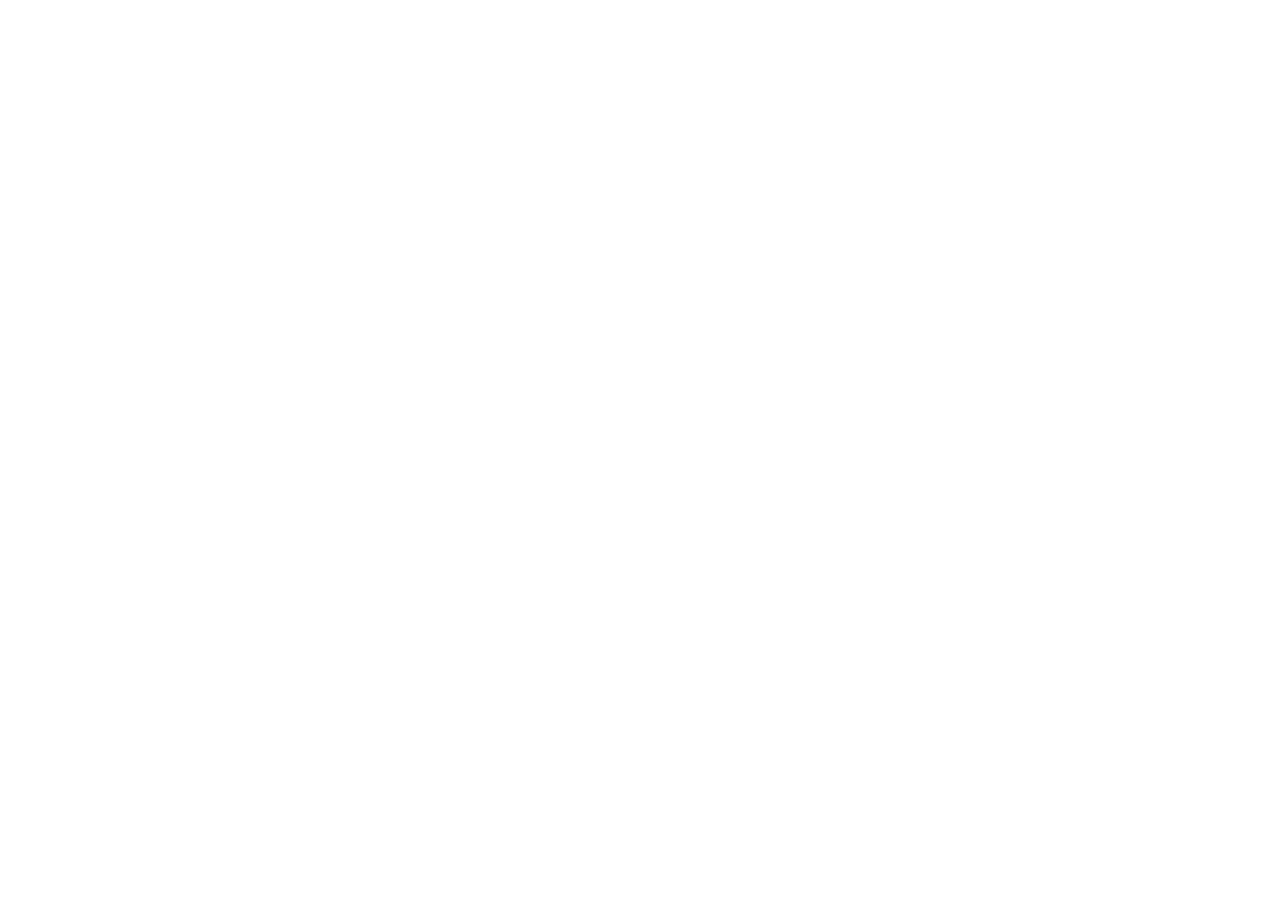
==== commit 2b6d27da: "Footer components" ====
--- a/index.html
+++ b/index.html
@@ -15,78 +15,7 @@
     <link rel="stylesheet" href="./css/style.css" />
   </head>
   <body>
-    <section class="block block--dark block--skewed-right block-showcase">
-      <header class="block__header">
-        <h2>User-friendly Control Panel</h2>
-      </header>
-      <div class="container grid grid--cols-2">
-        <picture class="block-showcase__image">
-          <source
-            type="image/webp"
-            srcset="images/ipad.webp 1x, images/ipad@2x.webp 2x"
-          />
-          <source
-            type="image/png"
-            srcset="images/ipad.png 1x, images/ipad@2x.png 2x"
-          />
 
-          <img src="./images/ipad.png" alt="" />
-        </picture>
-        <ul class="list">
-          <li>
-            <div class="media">
-              <div class="media__image">
-                <svg class="icon icon--primary">
-                  <use xlink:href="icons/sprite.svg#snap"></use>
-                </svg>
-              </div>
-              <div class="media__body">
-                <h3 class="media__title">Easy Start & Managed Updates</h3>
-                <p>
-                  Lorem ipsum dolor sit amet consectetur adipisicing elit.
-                  Deleniti natus quia id reprehenderit provident corporis unde
-                  alias sapiente delectus assumenda.
-                </p>
-              </div>
-            </div>
-          </li>
-          <li>
-            <div class="media">
-              <div class="media__image">
-                <svg class="icon icon--primary">
-                  <use xlink:href="icons/sprite.svg#growth"></use>
-                </svg>
-              </div>
-              <div class="media__body">
-                <h3 class="media__title">Staging, Git & WP-CLI</h3>
-                <p>
-                  Lorem ipsum dolor sit amet consectetur adipisicing elit.
-                  Deleniti natus quia id reprehenderit provident corporis unde
-                  alias sapiente delectus assumenda.
-                </p>
-              </div>
-            </div>
-          </li>
-          <li>
-            <div class="media">
-              <div class="media__image">
-                <svg class="icon icon--primary">
-                  <use xlink:href="images/sprite.svg#wordpress"></use>
-                </svg>
-              </div>
-              <div class="media__body">
-                <h3 class="media__title">Dynamic Caching & More</h3>
-                <p>
-                  Lorem ipsum dolor sit amet consectetur adipisicing elit. Veniam
-                  quisquam, ex nostrum vero voluptates dicta excepturi vel
-                  perspiciatis consequuntur ab.
-                </p>
-              </div>
-            </div>
-          </li>
-        </ul>
-      </div>
-    </section>
 
     <script src="./JS/main.js"></script>
   </body>
--- a/css/style.css
+++ b/css/style.css
@@ -494,6 +494,7 @@
 }
 .block__header {
   text-align: center;
+  margin-bottom: 4rem;
 }
 .block__heading {
   margin-top: 0;
@@ -662,3 +663,63 @@
     width: auto;
   }
 }
+/*Footer*/
+.footer{
+  background: #232323;
+}
+.footer a{
+  color: #777;
+  transition: color 0.3s;
+}
+.footer a:hover{
+  color: #fff;
+}
+.footer__section{
+  padding: 2rem;
+  border-bottom: 1px solid #393939;
+}
+.footer__section .list{
+  margin: 0;
+}
+.footer__heading{
+  text-transform: uppercase;
+  font-weight: 600;
+}
+.footer__brand{
+  margin-top: 5rem;
+  text-align: center;
+}
+.footer__brand img{
+  width: 100%;
+  max-width: 230px;
+}
+.copyright{
+  font-style: 2.1rem;
+  color: #fff;
+  opacity: 0.3;
+}
+@media screen and (min-width:768px) {
+  .footer__sections{
+    grid-template-columns: repeat(auto-fit, minmax(10rem, 1fr));
+  }
+  .footer .collapsible__chevron{
+    display: none;
+  }
+  .footer .collapsible__content{
+    max-height: 100%;
+    opacity: 1;
+  }
+  .footer__brand{
+    order: -1;
+    margin-top: 1rem;
+  }
+  .copyright{
+    font-size: 1.5rem;
+  }
+  .footer__section{
+    border: 0;
+  }
+  .footer__heading{
+    font-size: 1.6rem;
+  }
+}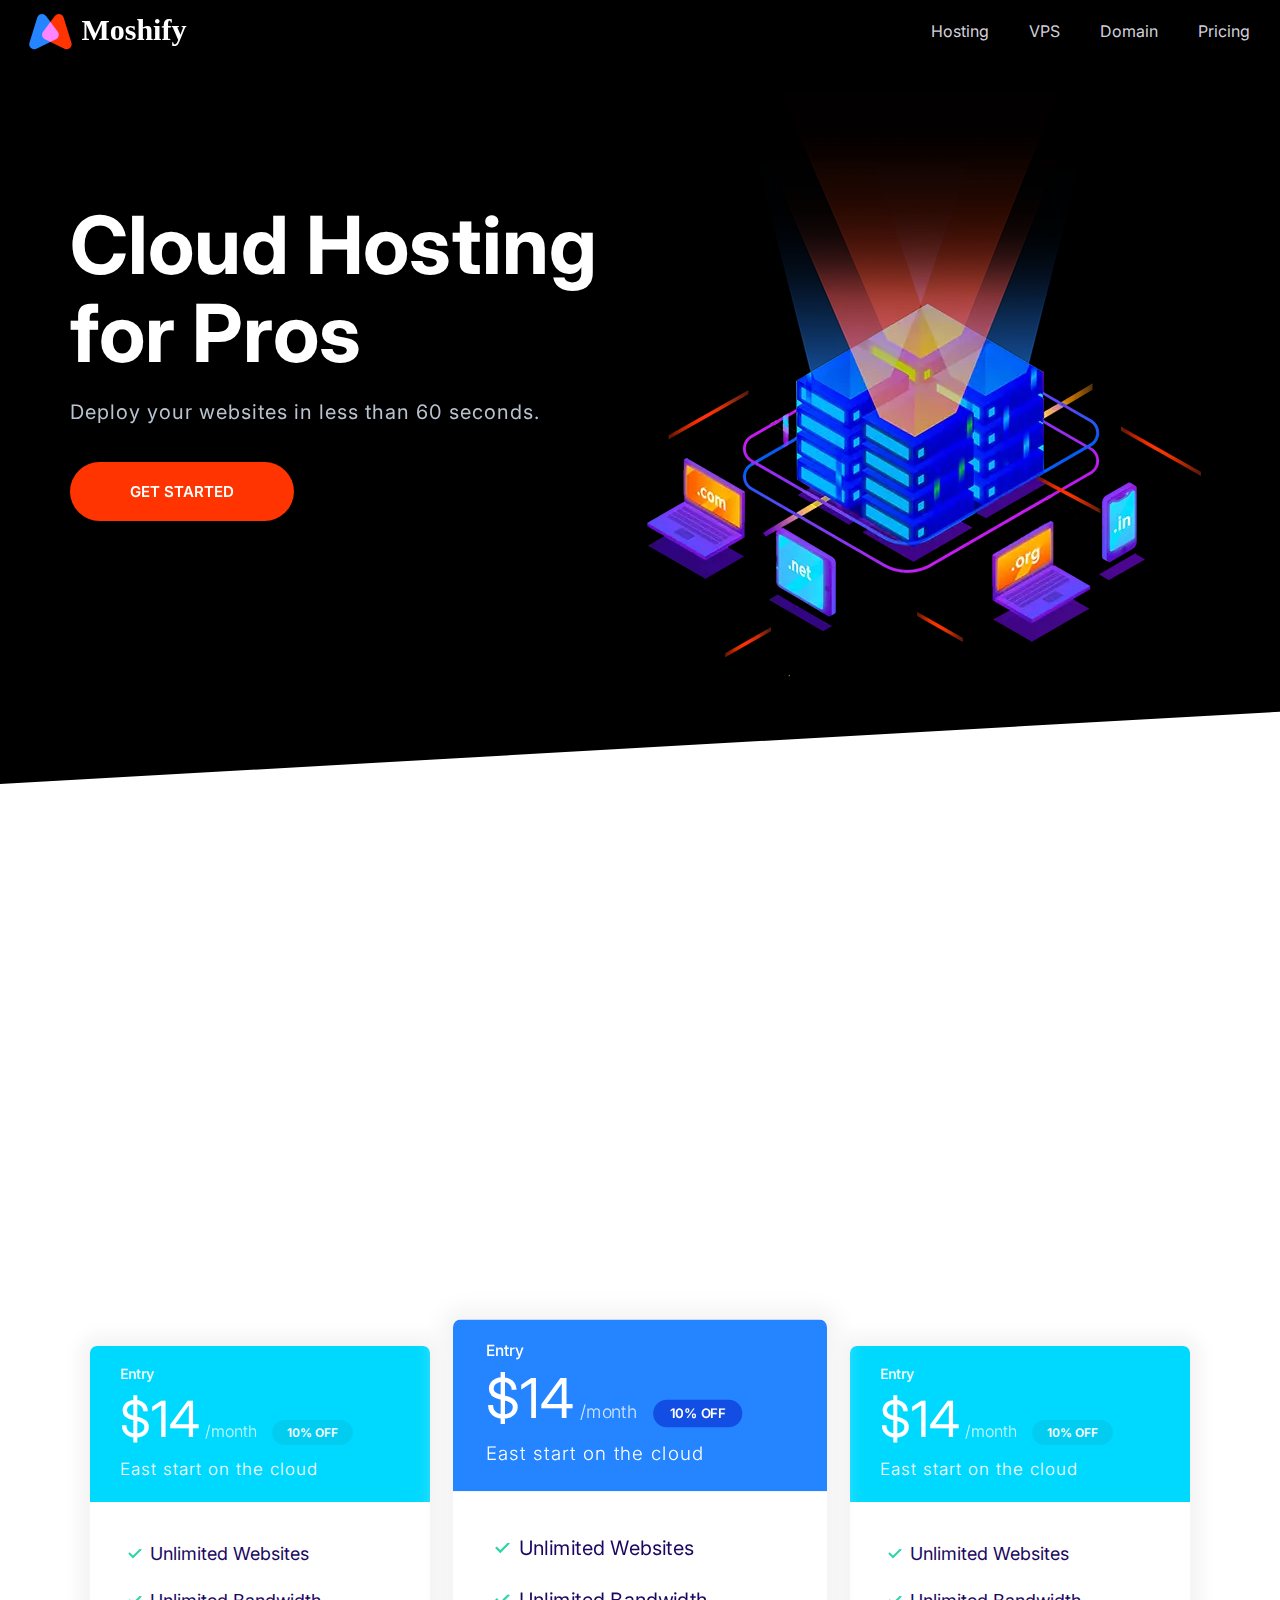
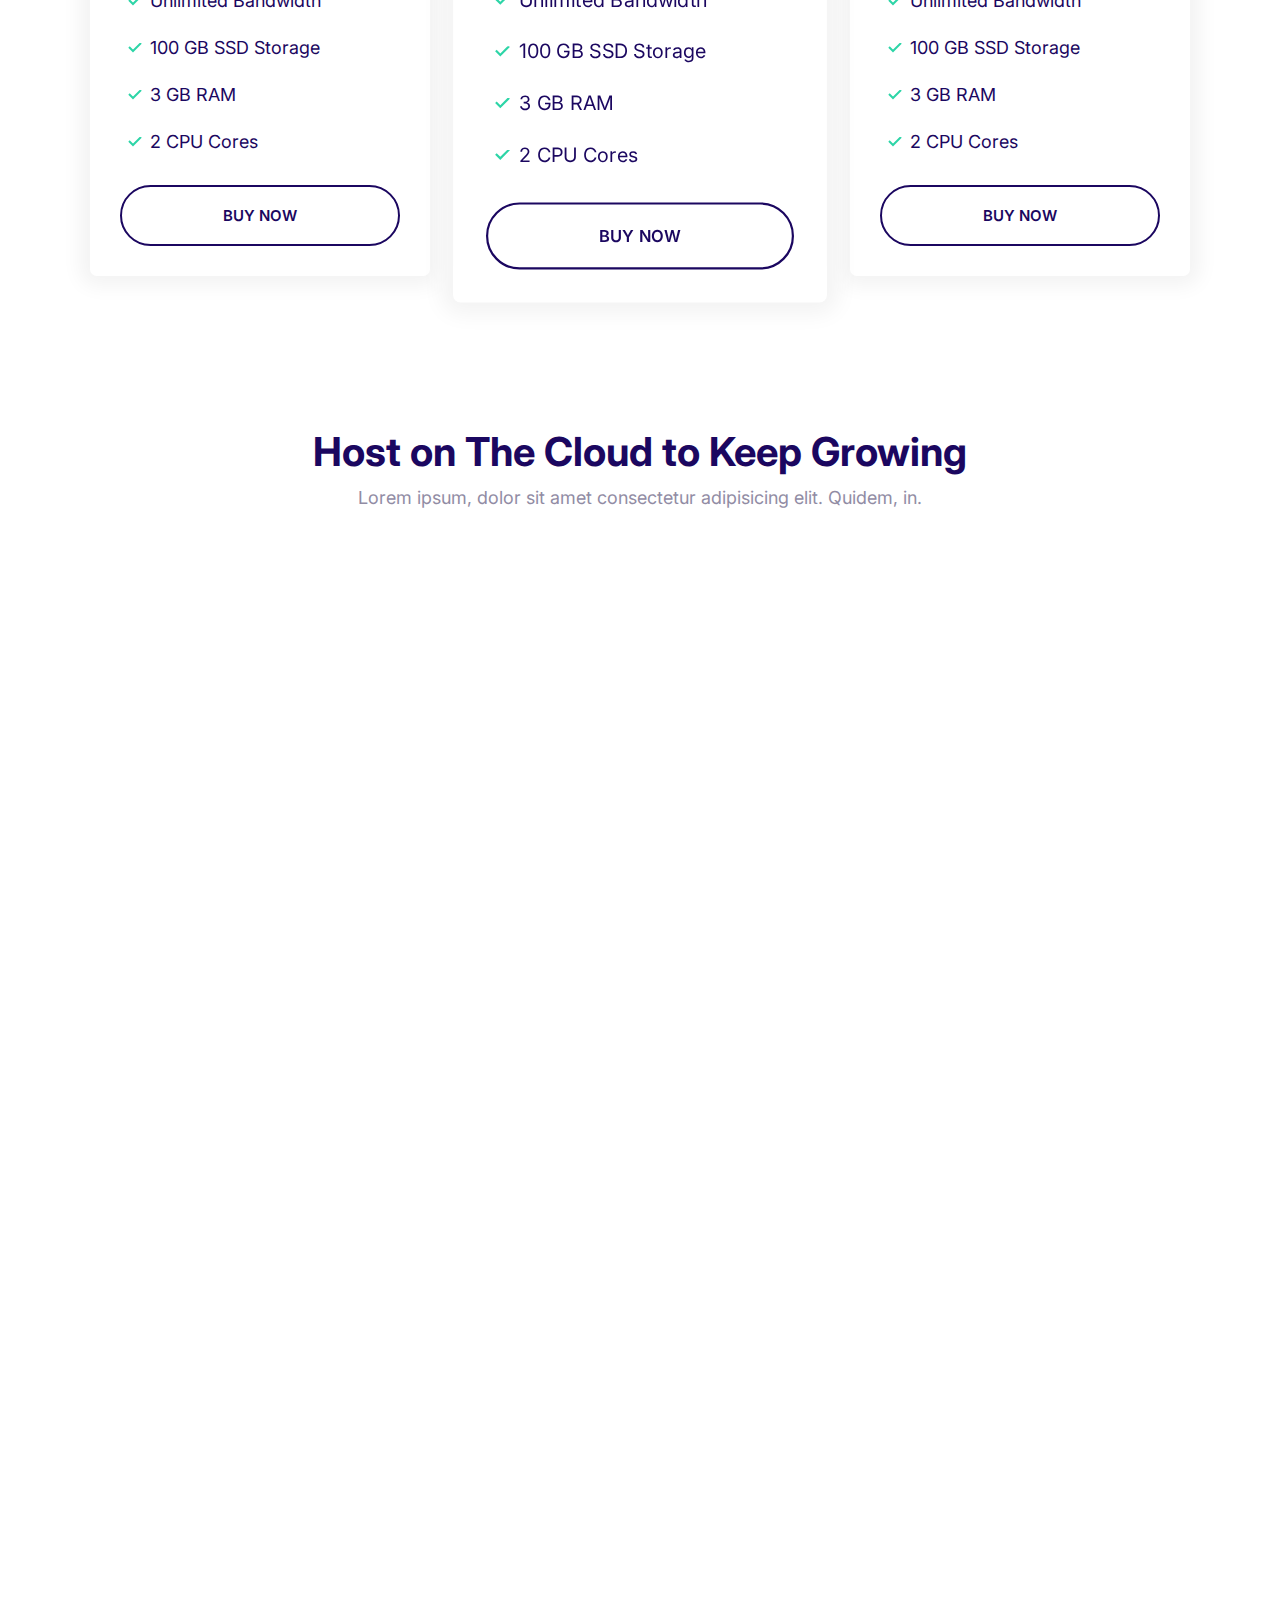
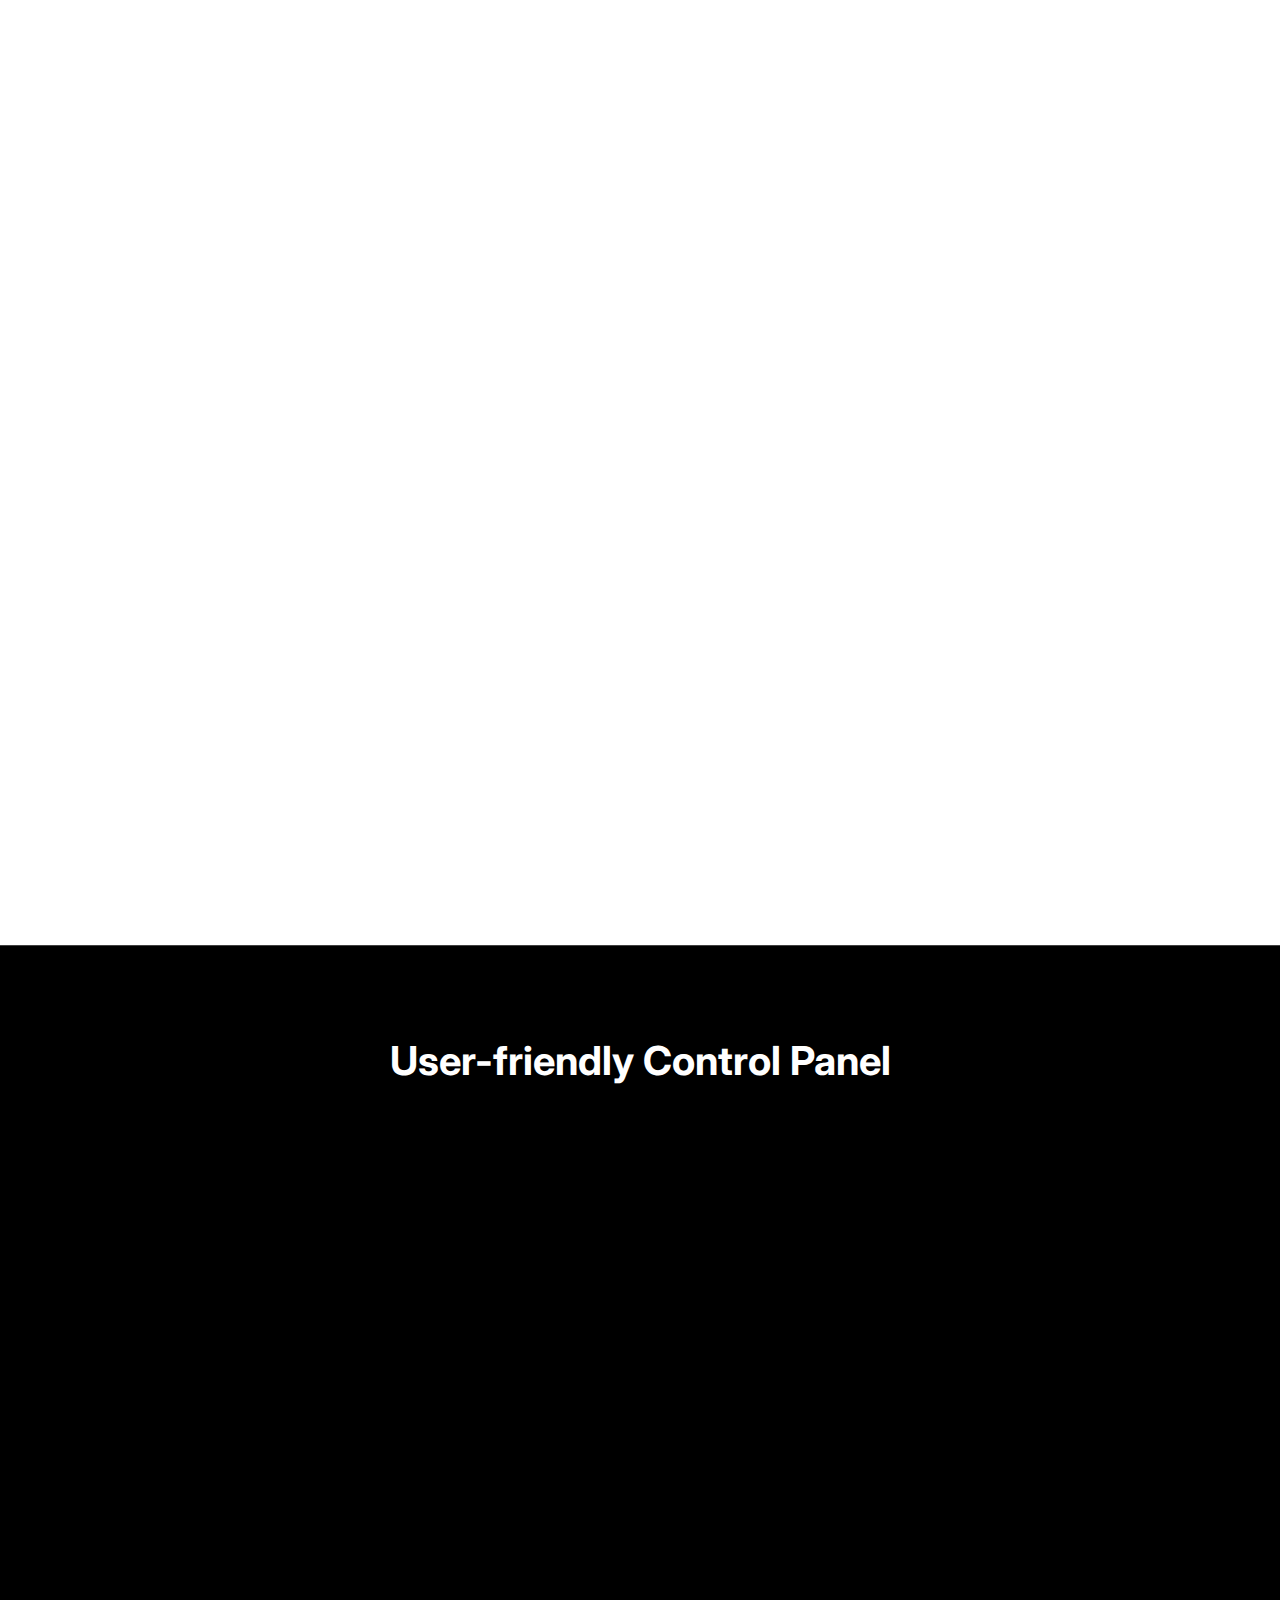
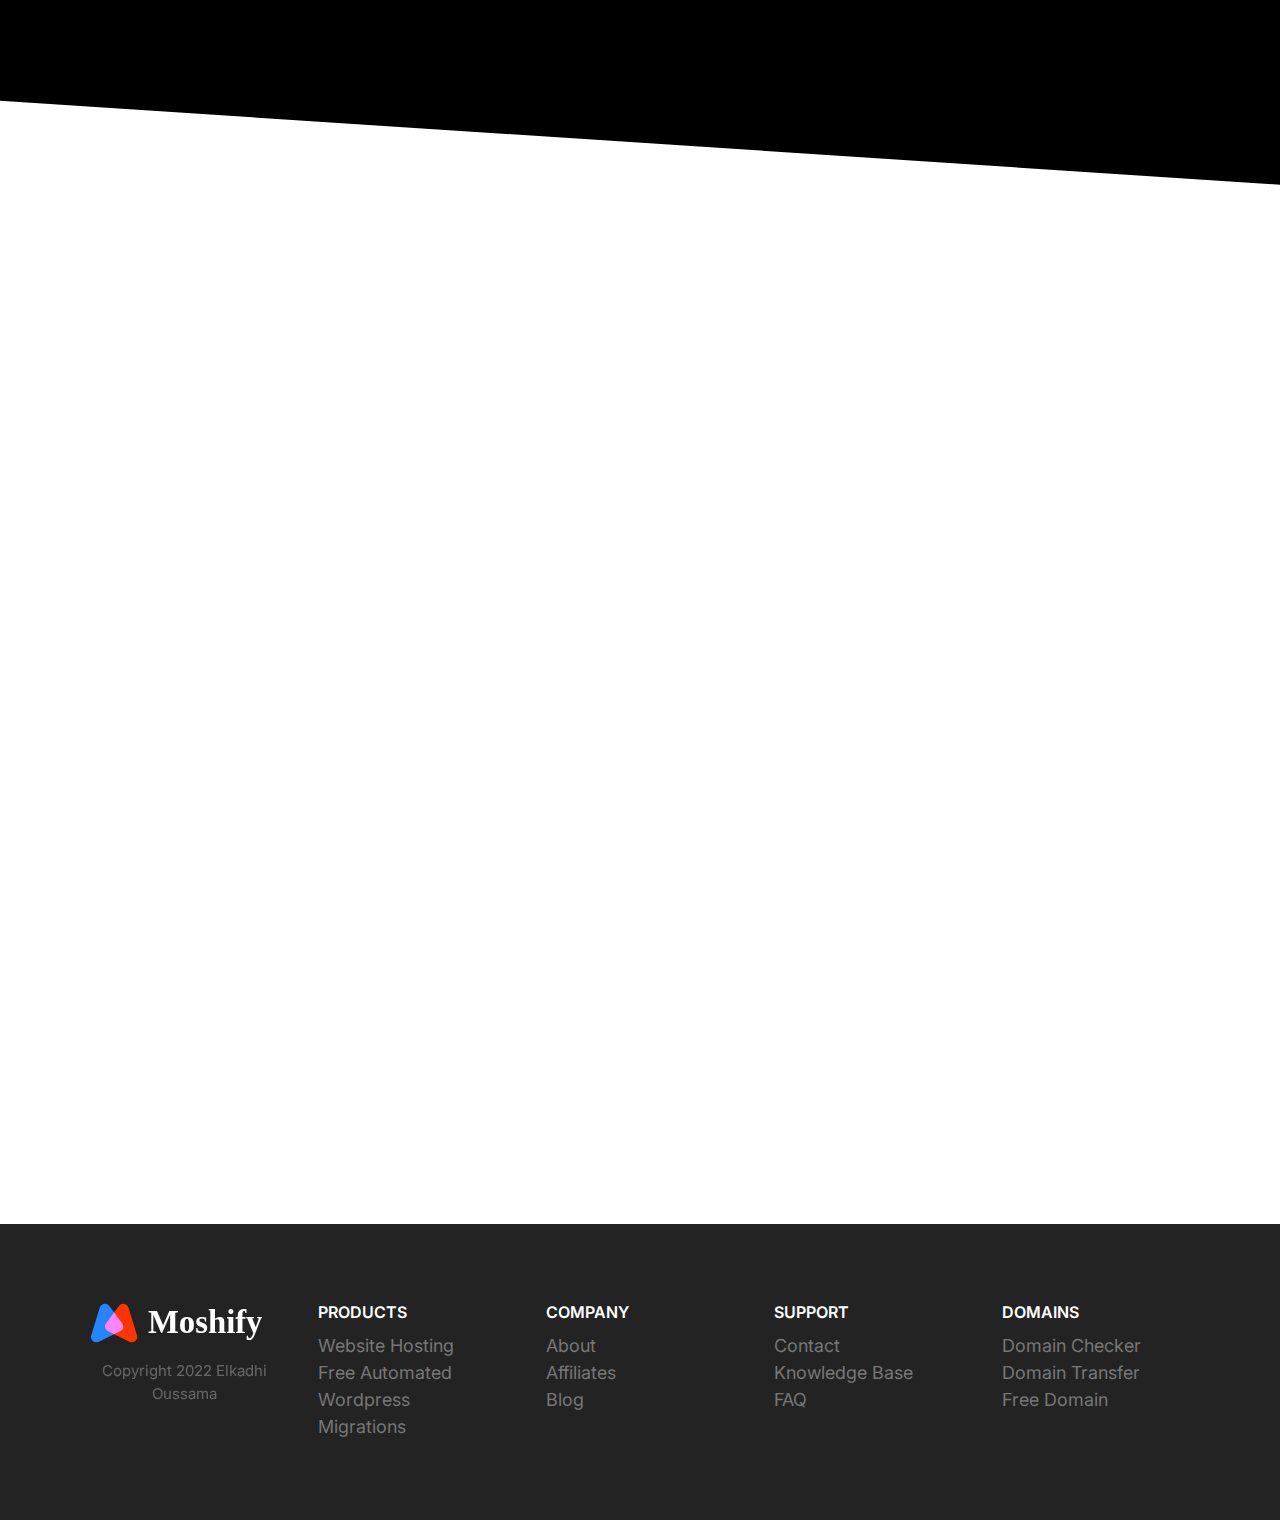
==== commit dbda1e60: "add parcel for buliding." ====
--- a/index.html
+++ b/index.html
@@ -4,7 +4,16 @@
     <meta charset="UTF-8" />
     <meta http-equiv="X-UA-Compatible" content="IE=edge" />
     <meta name="viewport" content="width=device-width, initial-scale=1.0" />
-    <title>Document</title>
+    <meta
+      name="description"
+      content="Deploy your websites in less than 60 seconds."
+    />
+    <meta property="og:title" content="Elkadhi... " />
+    <meta property="og:description" content="Elkadhi... " />
+    <meta property="og:type" content="website" />
+    <meta property="og:image" content="http://" />
+    <meta property="og:url" content="https://moshified.com" />
+    <title>Website Hosting</title>
     <link rel="preconnect" href="https://fonts.googleapis.com" />
     <link rel="preconnect" href="https://fonts.gstatic.com" crossorigin />
     <link
@@ -13,10 +22,448 @@
     />
     <link rel="stylesheet" href="./css/normalize.css" />
     <link rel="stylesheet" href="./css/style.css" />
+    <link rel="stylesheet" href="https://unpkg.com/aos@next/dist/aos.css" />
   </head>
   <body>
+    <header>
+      <nav class="nav collapsible">
+        <a class="nav__brand" href="#"><img src="./icons/logo.svg" alt=""></a>
+        
+          <svg class="icon icon--white nav__toggler ">
+            <use href="icons/sprite.svg#menu"></use>
+          </svg>
+       
+        <ul class="list nav__list collapsible__content">
+          <li class="nav__item" ><a href="#">Hosting</a></li>
+          <li class="nav__item" ><a href="#">VPS</a></li>
+          <li class="nav__item" ><a href="#">Domain</a></li>
+          <li class="nav__item" ><a href="#">Pricing</a></li>
+        </ul>
+       </nav>
+    </header>
+    <section class="block block--dark block--skewed-left hero">
+      <div class="container grid grid--cols-2" >
+        <header class="block__header hero__content" data-aos="fade-right">
+          <h1 class="block__heading">Cloud Hosting for Pros</h1>
+          <p class="hero__tagline">
+            Deploy your websites in less than 60 seconds.
+          </p>
+          <a href="#" class="btn btn--accent btn--stretched">Get Started</a>
+        </header>
+  
+        <picture data-aos="fade-left">
+          <source type="image/webp" srcset="./images/banner.webp 1x, ./images/banner@2x.webp 2x">
+          <source type="image/png" srcset="./images/banner.png 1x, ./images/banner@2x.png 2x">
+          <img class="hero__image" src="./images/banner.png" alt=""/>
+        </picture>
+      </div>
+    </section>
+    <section class="block container block-domain" data-aos="fade-down">
+      <header class="block__header">
+        <h2>Starting at $9 per month</h2>
+        <p>
+          Lorem ipsum dolor sit amet consectetur adipisicing elit. Voluptates,
+          incidunt.
+        </p>
+      </header>
+      <div class="input-group  ">
+        <input type="text" class="input" placeholder="Enter domaine name here ...">
+    <button class="btn btn--accent" >
+      <svg class="icon icon--white ">
+        <use href="icons/sprite.svg#search"></use>
+      </svg>
+      Search</button>
+      </div>
+      <ul class="list block-domain__prices ">
+        <li><span class="badge badge--secondary">.com $9</span></li>
+        <li>.sg $10</li>
+        <li>.space $11</li>
+        <li>.info $14</li>
+        <li>.net $10</li>
+        <li>.xyz $10</li>
+      </ul>
+    </section>
+    <section class="block container  block-plans">
+      <div class="grid grid--cols-3">
+        <div class="plan">
+          <div class="card card--secondary">
+            <header class="card__header">
+              <h3 class="plan__name">Entry</h3>
+              <span class="plan__price">$14</span>
+              <span class="plan__billing-cycle">/month</span>
+              <span class="badge badge--secondary badge--small">10% OFF</span>
+              <span class="plan__description">East start on the cloud</span>
+            </header>
+            <div class="card__body">
+              <ul class="list list--tick">
+                <li class="list__item">Unlimited Websites</li>
+                <li class="list__item">Unlimited Bandwidth</li>
+                <li class="list__item">100 GB SSD Storage</li>
+                <li class="list__item">3 GB RAM</li>
+                <li class="list__item">2 CPU Cores</li>
+              </ul>
+              <button class="btn btn--outline btn--block">buy now</button>
+            </div>
+          </div>
+        </div>
+        <div class="plan plan--popular">
+          <div class="card card--primary">
+            <header class="card__header">
+              <h3 class="plan__name">Entry</h3>
+              <span class="plan__price">$14</span>
+              <span class="plan__billing-cycle">/month</span>
+              <span class="badge badge--primary badge--small">10% OFF</span>
+              <span class="plan__description">East start on the cloud</span>
+            </header>
+            <div class="card__body">
+              <ul class="list list--tick">
+                <li class="list__item">Unlimited Websites</li>
+                <li class="list__item">Unlimited Bandwidth</li>
+                <li class="list__item">100 GB SSD Storage</li>
+                <li class="list__item">3 GB RAM</li>
+                <li class="list__item">2 CPU Cores</li>
+              </ul>
+              <button class="btn btn--outline btn--block">buy now</button>
+            </div>
+          </div>
+        </div>
+        <div class="plan">
+          <div class="card card--secondary">
+            <header class="card__header">
+              <h3 class="plan__name">Entry</h3>
+              <span class="plan__price">$14</span>
+              <span class="plan__billing-cycle">/month</span>
+              <span class="badge badge--secondary badge--small">10% OFF</span>
+              <span class="plan__description">East start on the cloud</span>
+            </header>
+            <div class="card__body">
+              <ul class="list list--tick">
+                <li class="list__item">Unlimited Websites</li>
+                <li class="list__item">Unlimited Bandwidth</li>
+                <li class="list__item">100 GB SSD Storage</li>
+                <li class="list__item">3 GB RAM</li>
+                <li class="list__item">2 CPU Cores</li>
+              </ul>
+              <button class="btn btn--outline btn--block">buy now</button>
+            </div>
+          </div>
+        </div>
+        
+      </div>
+    </section>
+    <div class="block container">
+      <header class="block__header">
+        <h2>Host on The Cloud to Keep Growing</h2>
+        <p>Lorem ipsum, dolor sit amet consectetur adipisicing elit. Quidem, in.</p>
+      </header>
+      <article class="grid grid--cols-2 feature">
+        <div class="feature__content" data-aos="fade-up-right">
+          <span class="icon-container">
+            <svg class="icon icon--primary">
+              <use href="images/sprite.svg#easy"></use>
+            </svg>
+          </span>
+          <h3 class="feature__heading">Super Easy to Use</h3>
+          <p>
+            Lorem ipsum dolor sit amet consectetur adipisicing elit. Quam obcaecati
+            vel ad unde est illo at. Labore excepturi officia dolores!
+          </p>
+          <a href="#" class="link-arrow">Learn More</a>
+        </div>
+        <picture data-aos="fade-left">
+          <source
+            type="image/webp"
+            srcset="images/easy.webp 1x, images/easy@2x.webp 2x"
+          />
+          <source
+            type="image/jpg"
+            srcset="images/easy.jpg 1x, images/easy@2x.jpg 2x"
+          />
+          <img class="feature__image" src="images/easy@2x.jpg" alt="" />
+        </picture>
+      </article>
+      <article class="grid grid--cols-2 feature">
+        <div class="feature__content" data-aos="flip-down">
+          <span class="icon-container">
+            <svg class="icon icon--primary">
+              <use href="images/sprite.svg#computer"></use>
+            </svg>
+          </span>
+          <h3 class="feature__heading">Simply fast websites</h3>
+          <p>
+            Lorem ipsum dolor sit amet consectetur adipisicing elit. Quam obcaecati
+            vel ad unde est illo at. Labore excepturi officia dolores!
+          </p>
+          <a href="#" class="link-arrow">Learn More</a>
+        </div>
+        <picture data-aos="fade-right">
+          <source
+            type="image/webp"
+            srcset="images/fast.webp 1x, images/fast@2x.webp 2x"
+          />
+          <source
+            type="image/jpg"
+            srcset="images/fast.jpg 1x, images/fast@2x.jpg 2x"
+          />
+          <img class="feature__image" src="images/fast@2x.jpg" alt="" />
+        </picture>
+      </article>
+      <article class="grid grid--cols-2 feature">
+        <div class="feature__content" data-aos="zoom-in-right">
+          <span class="icon-container">
+            <svg class="icon icon--primary">
+              <use href="images/sprite.svg#settings"></use>
+            </svg>
+          </span>
+          <h3 class="feature__heading">WordPress made easy</h3>
+          <p>
+            Lorem ipsum dolor sit amet consectetur adipisicing elit. Quam obcaecati
+            vel ad unde est illo at. Labore excepturi officia dolores!
+          </p>
+          <a href="#" class="link-arrow">Learn More</a>
+        </div>
+        <picture data-aos="fade-left">
+          <source
+            type="image/webp"
+            srcset="images/wordpress.webp 1x, images/wordpress@2x.webp 2x"
+          />
+          <source
+            type="image/jpg"
+            srcset="images/wordpress.jpg 1x, images/wordpress@2x.jpg 2x"
+          />
+          <img class="feature__image" src="images/wordpress@2x.jpg" alt="" />
+        </picture>
+      </article>
+      <article class="grid grid--cols-2 feature">
+        <div class="feature__content" data-aos="fade-down-right">
+          <span class="icon-container">
+            <svg class="icon icon--primary">
+              <use href="images/sprite.svg#clock"></use>
+            </svg>
+          </span>
+          <h3 class="feature__heading">24/7 Expert Support</h3>
+          <p>
+            Lorem ipsum dolor sit amet consectetur adipisicing elit. Quam obcaecati
+            vel ad unde est illo at. Labore excepturi officia dolores!
+          </p>
+          <a href="#" class="link-arrow">Learn More</a>
+        </div>
+        <picture data-aos="fade-right">
+          <source
+            type="image/webp"
+            srcset="images/support.webp 1x, images/support@2x.webp 2x"
+          />
+          <source
+            type="image/jpg"
+            srcset="images/support.jpg 1x, images/support@2x.jpg 2x"
+          />
+          <img class="feature__image" src="images/support@2x.jpg" alt="" />
+        </picture>
+      </article>
+    </div>
+    <section class="block block--dark block--skewed-right block-showcase">
+      <header class="block__header">
+        <h2>User-friendly Control Panel</h2>
+      </header>
+      <div class="container grid grid--cols-2">
+        <picture class="block-showcase__image" data-aos="fade-right">
+          <source
+            type="image/webp"
+            srcset="images/ipad.webp 1x, images/ipad@2x.webp 2x"
+          />
+          <source
+            type="image/png"
+            srcset="images/ipad.png 1x, images/ipad@2x.png 2x"
+          />
+  
+          <img src="./images/ipad.png" alt="" />
+        </picture>
+        <ul class="list" data-aos="fade-left">
+          <li>
+            <div class="media">
+              <div class="media__image">
+                <svg class="icon icon--primary">
+                  <use href="icons/sprite.svg#snap"></use>
+                </svg>
+              </div>
+              <div class="media__body" >
+                <h3 class="media__title">Easy Start & Managed Updates</h3>
+                <p>
+                  Lorem ipsum dolor sit amet consectetur adipisicing elit.
+                  Deleniti natus quia id reprehenderit provident corporis unde
+                  alias sapiente delectus assumenda.
+                </p>
+              </div>
+            </div>
+          </li>
+          <li>
+            <div class="media">
+              <div class="media__image">
+                <svg class="icon icon--primary">
+                  <use href="icons/sprite.svg#growth"></use>
+                </svg>
+              </div>
+              <div class="media__body">
+                <h3 class="media__title">Staging, Git & WP-CLI</h3>
+                <p>
+                  Lorem ipsum dolor sit amet consectetur adipisicing elit.
+                  Deleniti natus quia id reprehenderit provident corporis unde
+                  alias sapiente delectus assumenda.
+                </p>
+              </div>
+            </div>
+          </li>
+          <li>
+            <div class="media">
+              <div class="media__image">
+                <svg class="icon icon--primary">
+                  <use href="images/sprite.svg#wordpress"></use>
+                </svg>
+              </div>
+              <div class="media__body">
+                <h3 class="media__title">Dynamic Caching & More</h3>
+                <p>
+                  Lorem ipsum dolor sit amet consectetur adipisicing elit. Veniam
+                  quisquam, ex nostrum vero voluptates dicta excepturi vel
+                  perspiciatis consequuntur ab.
+                </p>
+              </div>
+            </div>
+          </li>
+        </ul>
+      </div>
+    </section>
+    <section class="block" data-aos="flip-up">
+      <header class="block__header">
+        <h2>What our Customers are Saying</h2>
+        <p>Lorem ipsum, dolor sit amet consectetur adipisicing elit. Aut, esse?</p>
+      </header>
+      <div class="container" >
+        
+          <div class="card client">
+            <div class="grid grid--cols-2">
+              <div class="client__image">
+                <img src="./images/testimonial.jpg" alt="client" />
+                <span class="icon-container icon-container--accent">
+                  <svg class="icon icon--white icon--small">
+                    <use href="icons/sprite.svg#quotes"></use>
+                  </svg>
+                </span>
+              </div>
+              <blockquote class="quote">
+                <p class="quote__text">
+                  Lorem ipsum dolor sit amet consectetur adipisicing elit.
+                  Accusantium pariatur ex obcaecati adipisci reprehenderit numquam
+                  velit laboriosam, ipsam sunt modi.
+                </p>
+                <footer>
+                  <div class="media">
+                    <div class="media__image">
+                      <svg class="icon icon--primary quote__line">
+                        <use href="icons/sprite.svg#line"></use>
+                      </svg>
+                    </div>
+                    <div class="media__body">
+                      <h3 class="media__title quote__author">Elkadhi Oussama</h3>
+                      <p class="quote__company">FreeDom Company</p>
+                    </div>
+                  </div>
+                </footer>
+              </blockquote>
+            </div>
+            
+          </div>
+          <div class="callout callout--primary">
+            <div class="grid grid--cols-2">
+              <div class="callout__content">
+                <h2 class="callout__heading" >Ready to Get Started?</h2>
+                <p>
+                  Lorem ipsum dolor, sit amet consectetur adipisicing elit. Voluptatum
+                  officiis sint fuga voluptates expedita. Tenetur labore dolor tempore
+                  magni eaque.
+                </p>
+              </div>
+              <a href="#" class="btn btn--secondray btn--stretched">Get Started</a>
+            </div>
+          </div>
+      </div>
+      
+    </section>
+    
 
-
+    <!--footer-->
+    <footer class="block block--dark footer">
+    <div class="container grid footer__sections">
+      <section class="collapsible collapsible--expanded footer__section">
+        <header class="collapsible__header">
+          <h2 class="collapsible__heading footer__heading">Products</h2>
+          <svg class="icon icon--white  collapsible__chevron ">
+            <use href="icons/sprite.svg#chevron"></use>
+          </svg>
+        </header>
+        <div class="collapsible__content">
+         <ul class="list">
+          <li><a href="#">Website Hosting</a></li>
+          <li><a href="#">Free Automated Wordpress</a></li>
+          <li><a href="#">Migrations</a></li>
+         </ul>
+        </div>
+      </section>
+      <section class="collapsible footer__section">
+        <header class="collapsible__header">
+          <h2 class="collapsible__heading footer__heading">company</h2>
+          <svg class="icon icon--white  collapsible__chevron ">
+            <use href="icons/sprite.svg#chevron"></use>
+          </svg>
+        </header>
+        <div class="collapsible__content">
+          <ul class="list">
+            <li><a href="#">About</a></li>
+            <li><a href="#">Affiliates</a></li>
+            <li><a href="#">Blog</a></li>
+           </ul>
+        </div>
+      </section>
+      <section class="collapsible footer__section">
+        <header class="collapsible__header">
+          <h2 class="collapsible__heading footer__heading">Support</h2>
+          <svg class="icon icon--white  collapsible__chevron ">
+            <use href="icons/sprite.svg#chevron"></use>
+          </svg>
+        </header>
+        <div class="collapsible__content">
+          <ul class="list">
+            <li><a href="#">Contact</a></li>
+            <li><a href="#">Knowledge Base</a></li>
+            <li><a href="#">FAQ</a></li>
+           </ul>
+        </div>
+      </section>
+      <section class="collapsible footer__section">
+        <header class="collapsible__header">
+          <h2 class="collapsible__heading footer__heading">domains</h2>
+          <svg class="icon icon--white  collapsible__chevron ">
+            <use href="icons/sprite.svg#chevron"></use>
+          </svg>
+        </header>
+        <div class="collapsible__content">
+          <ul class="list">
+            <li><a href="#">Domain Checker</a></li>
+            <li><a href="#">Domain Transfer</a></li>
+            <li><a href="#">Free Domain</a></li>
+           </ul>
+        </div>
+      </section>
+      <section class="footer__brand">
+        <img src="./images/logo.svg" alt="">
+        <p class="copyright">Copyright 2022 Elkadhi Oussama</p>
+      </section>
+    </div>
+   </footer>
     <script src="./JS/main.js"></script>
+    <script src="https://unpkg.com/aos@next/dist/aos.js"></script>
+    <script>
+      AOS.init();
+    </script>
   </body>
 </html>
--- a/css/style.css
+++ b/css/style.css
@@ -117,6 +117,7 @@
   list-style: none;
   padding-left: 0;
   
+  
 }
 .list--inline .list__item {
   display: inline-block;
@@ -170,7 +171,7 @@
   cursor: pointer;
   font-size: 1.8rem;
   font-weight: 600;
-  padding: 2rem 3rem;
+  padding: 2rem 4vw;
   margin: 1rem 0;
   outline: 0;
   text-align: center;
@@ -245,6 +246,7 @@
   border: 0;
   flex-grow: 1;
   padding: 1.5rem 2rem;
+  width: 0;
 }
 .input-group .btn {
   margin: 4px;
@@ -602,8 +604,9 @@
   max-width: 670px;
 }
 .block-domain__prices {
+  color: var(--color-heading);
   display: grid;
-  grid-template-columns: repeat(3, 1fr);
+  grid-template-columns: repeat(2, 1fr);
   grid-template-rows: repeat(2, 6rem);
   font-size: 2rem;
   font-weight: 600;
